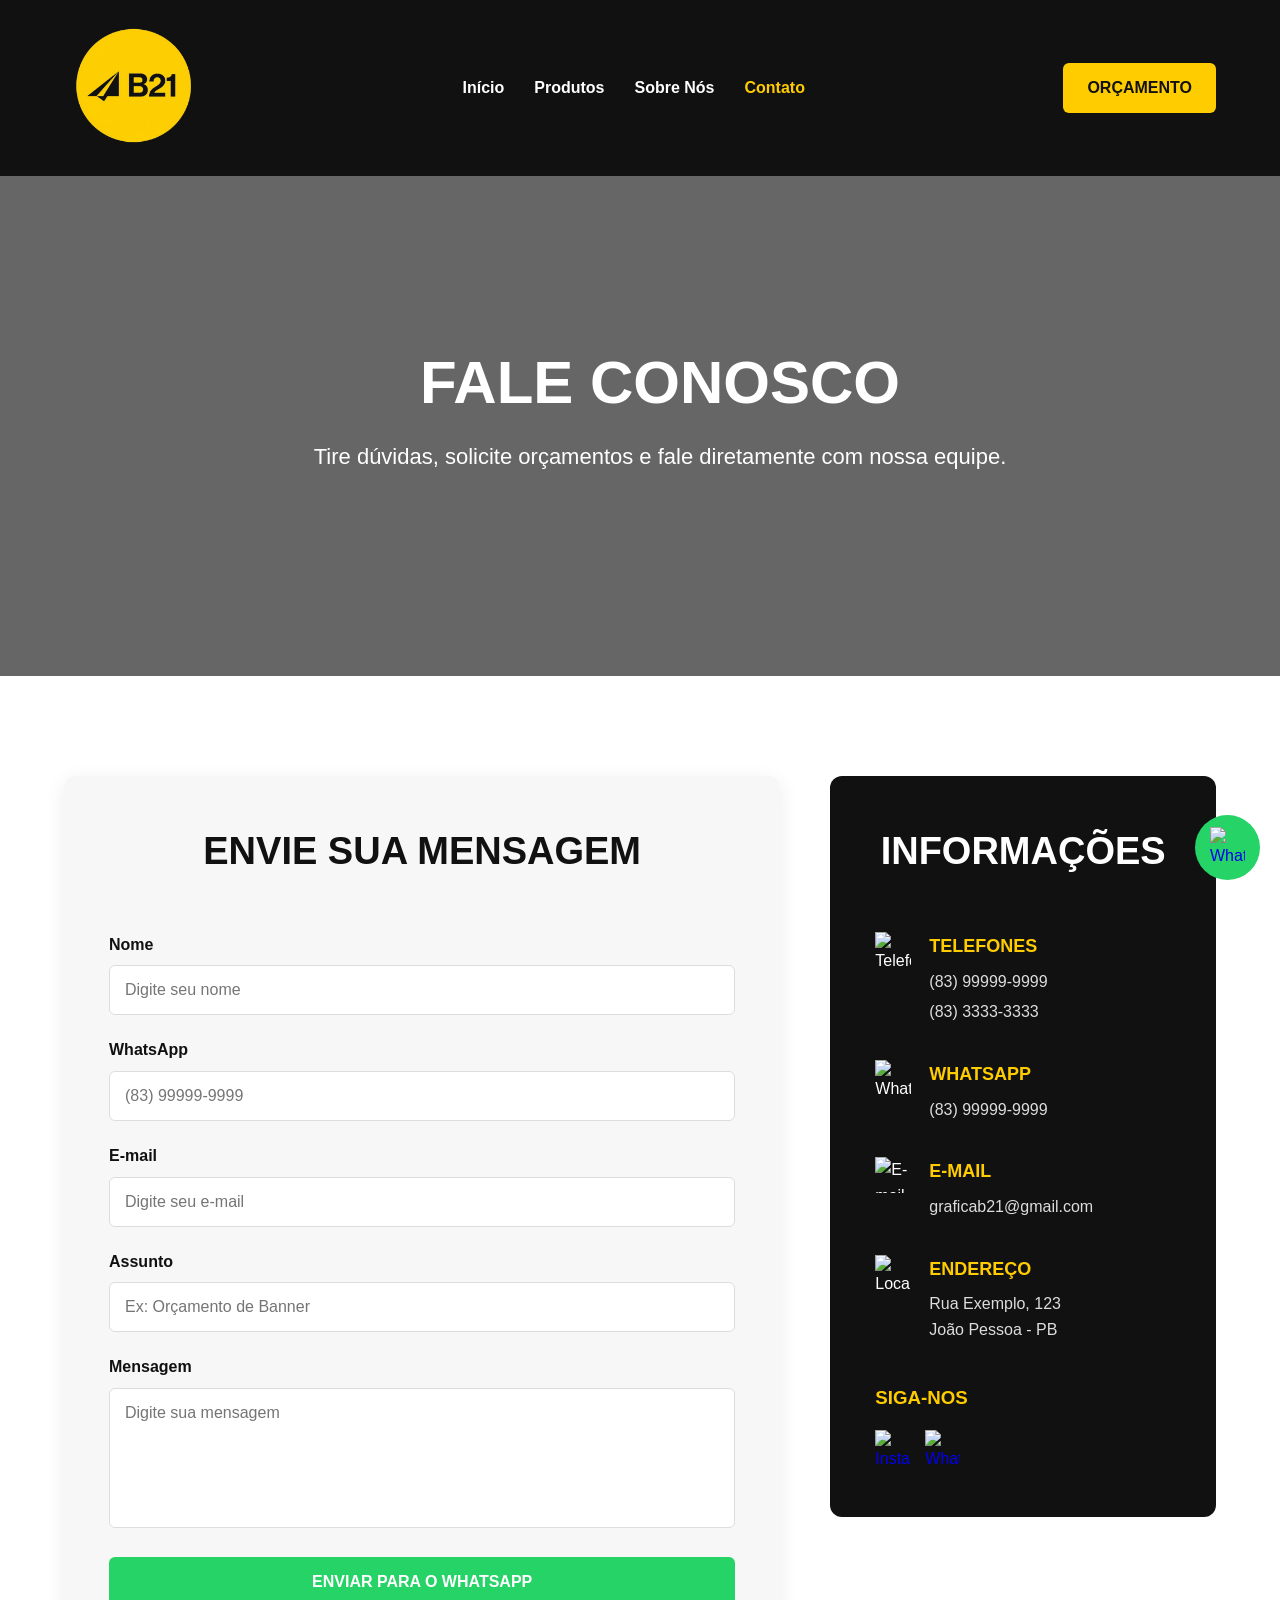
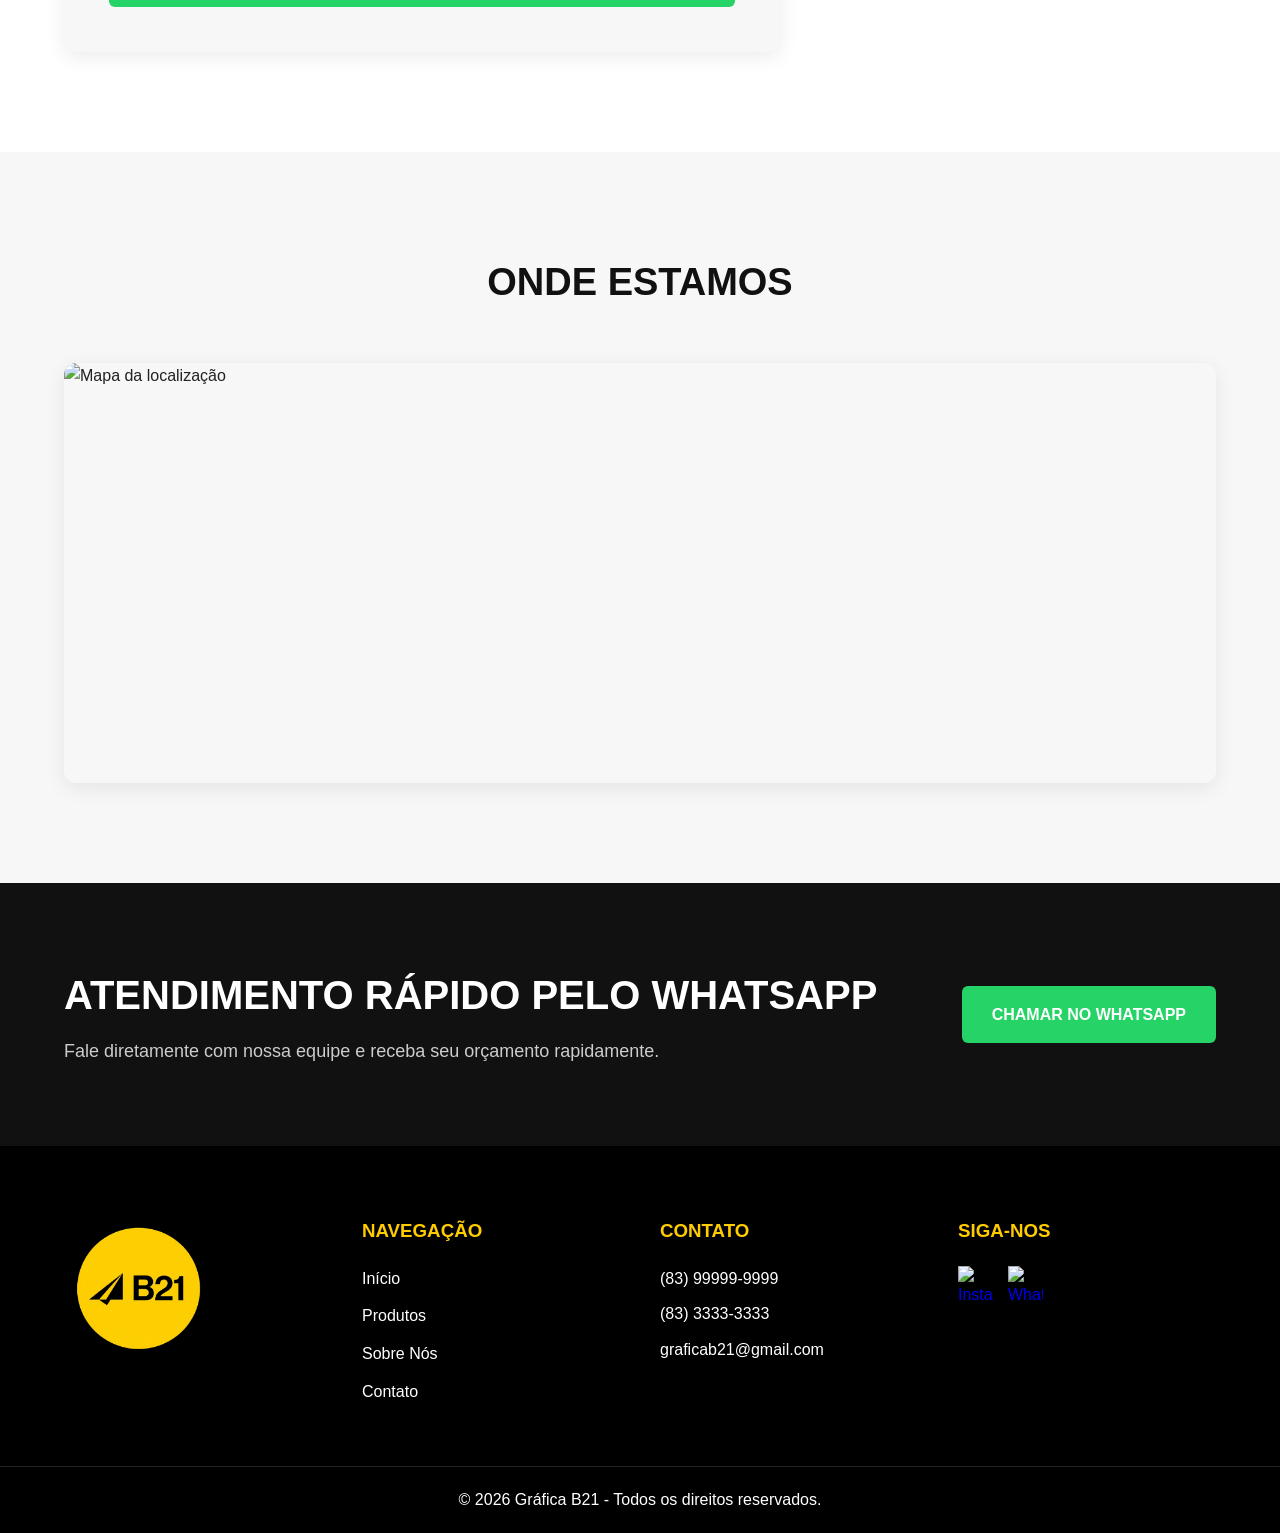
==== contato.html @ 282c2e81 "envio do projeto" ====
<!DOCTYPE html>
<html lang="pt-BR">

<head>

    <!-- META TAGS -->
    <meta charset="UTF-8">
    <meta name="viewport" content="width=device-width, initial-scale=1.0">

    <!-- TÍTULO -->
    <title>Contato | Gráfica B21</title>

    <!-- CSS GLOBAL -->
    <link rel="stylesheet" href="css/style.css">

    <!-- CSS CONTATO -->
    <link rel="stylesheet" href="css/contato.css">

</head>

<body>

    <!-- ========================= -->
    <!-- HEADER -->
    <!-- ========================= -->
    <header class="header">

        <div class="container header-container">

            <!-- LOGO -->
            <a href="index.html" class="logo">

                <img src="assets/img/logo/logo-b21.png"
                    alt="Logo Gráfica B21">

            </a>

            <!-- MENU -->
            <nav class="navbar">

                <ul class="nav-list">

                    <li><a href="index.html">Início</a></li>

                    <li><a href="produtos.html">Produtos</a></li>

                    <li><a href="index.html#sobre">Sobre Nós</a></li>

                    <li><a href="contato.html" class="active">Contato</a></li>

                </ul>

            </nav>

            <!-- BOTÃO -->
            <a href="https://wa.me/5583999999999"
                target="_blank"
                class="btn-orcamento">

                ORÇAMENTO

            </a>

        </div>

    </header>

    <!-- ========================= -->
    <!-- HERO -->
    <!-- ========================= -->
    <section class="hero-contato">

        <div class="hero-overlay"></div>

        <div class="container hero-container">

            <div class="hero-content">

                <h1>FALE CONOSCO</h1>

                <p>
                    Tire dúvidas, solicite orçamentos
                    e fale diretamente com nossa equipe.
                </p>

            </div>

        </div>

    </section>

    <!-- ========================= -->
    <!-- CONTATO -->
    <!-- ========================= -->
    <section class="contato">

        <div class="container contato-container">

            <!-- FORMULÁRIO -->
            <div class="formulario-box">

                <div class="section-title">

                    <h2>ENVIE SUA MENSAGEM</h2>

                </div>

                <form id="formContato">

                    <!-- NOME -->
                    <div class="input-group">

                        <label for="nome">Nome</label>

                        <input type="text"
                            id="nome"
                            name="nome"
                            placeholder="Digite seu nome"
                            required>

                    </div>

                    <!-- TELEFONE -->
                    <div class="input-group">

                        <label for="telefone">WhatsApp</label>

                        <input type="tel"
                            id="telefone"
                            name="telefone"
                            placeholder="(83) 99999-9999"
                            required>

                    </div>

                    <!-- EMAIL -->
                    <div class="input-group">

                        <label for="email">E-mail</label>

                        <input type="email"
                            id="email"
                            name="email"
                            placeholder="Digite seu e-mail">

                    </div>

                    <!-- ASSUNTO -->
                    <div class="input-group">

                        <label for="assunto">Assunto</label>

                        <input type="text"
                            id="assunto"
                            name="assunto"
                            placeholder="Ex: Orçamento de Banner"
                            required>

                    </div>

                    <!-- MENSAGEM -->
                    <div class="input-group">

                        <label for="mensagem">Mensagem</label>

                        <textarea id="mensagem"
                            name="mensagem"
                            rows="6"
                            placeholder="Digite sua mensagem"
                            required></textarea>

                    </div>

                    <!-- BOTÃO -->
                    <button type="submit" class="btn-enviar">

                        ENVIAR PARA O WHATSAPP

                    </button>

                </form>

            </div>

            <!-- INFORMAÇÕES -->
            <div class="info-box">

                <div class="section-title">

                    <h2>INFORMAÇÕES</h2>

                </div>

                <!-- ITEM -->
                <div class="info-item">

                    <img src="assets/img/icones/telefone.svg"
                        alt="Telefone">

                    <div>

                        <h3>TELEFONES</h3>

                        <p>(83) 99999-9999</p>

                        <p>(83) 3333-3333</p>

                    </div>

                </div>

                <!-- ITEM -->
                <div class="info-item">

                    <img src="assets/img/icones/whatsapp.svg"
                        alt="WhatsApp">

                    <div>

                        <h3>WHATSAPP</h3>

                        <p>(83) 99999-9999</p>

                    </div>

                </div>

                <!-- ITEM -->
                <div class="info-item">

                    <img src="assets/img/icones/email.svg"
                        alt="E-mail">

                    <div>

                        <h3>E-MAIL</h3>

                        <p>graficab21@gmail.com</p>

                    </div>

                </div>

                <!-- ITEM -->
                <div class="info-item">

                    <img src="assets/img/icones/localizacao.svg"
                        alt="Localização">

                    <div>

                        <h3>ENDEREÇO</h3>

                        <p>
                            Rua Exemplo, 123 <br>
                            João Pessoa - PB
                        </p>

                    </div>

                </div>

                <!-- REDES -->
                <div class="redes-sociais">

                    <h3>SIGA-NOS</h3>

                    <div class="social-icons">

                        <a href="#">

                            <img src="assets/img/icones/instagram.svg"
                                alt="Instagram">

                        </a>

                        <a href="#">

                            <img src="assets/img/icones/whatsapp.svg"
                                alt="WhatsApp">

                        </a>

                    </div>

                </div>

            </div>

        </div>

    </section>

    <!-- ========================= -->
    <!-- MAPA -->
    <!-- ========================= -->
    <section class="mapa">

        <div class="container">

            <div class="section-title">

                <h2>ONDE ESTAMOS</h2>

            </div>

            <div class="mapa-box">

                <img src="assets/img/mapa/mapa-localizacao.jpg"
                    alt="Mapa da localização">

            </div>

        </div>

    </section>

    <!-- ========================= -->
    <!-- CTA -->
    <!-- ========================= -->
    <section class="cta">

        <div class="container cta-container">

            <div class="cta-text">

                <h2>ATENDIMENTO RÁPIDO PELO WHATSAPP</h2>

                <p>
                    Fale diretamente com nossa equipe
                    e receba seu orçamento rapidamente.
                </p>

            </div>

            <a href="https://wa.me/5583999999999"
                target="_blank"
                class="btn-whatsapp">

                CHAMAR NO WHATSAPP

            </a>

        </div>

    </section>

    <!-- ========================= -->
    <!-- FOOTER -->
    <!-- ========================= -->
    <footer class="footer">

        <div class="container footer-container">

            <!-- LOGO -->
            <div class="footer-logo">

                <img src="assets/img/logo/logo-b21.png"
                    alt="Logo B21">

            </div>

            <!-- LINKS -->
            <div class="footer-links">

                <h3>NAVEGAÇÃO</h3>

                <ul>

                    <li><a href="index.html">Início</a></li>

                    <li><a href="produtos.html">Produtos</a></li>

                    <li><a href="index.html#sobre">Sobre Nós</a></li>

                    <li><a href="contato.html">Contato</a></li>

                </ul>

            </div>

            <!-- CONTATO -->
            <div class="footer-contato">

                <h3>CONTATO</h3>

                <p>(83) 99999-9999</p>

                <p>(83) 3333-3333</p>

                <p>graficab21@gmail.com</p>

            </div>

            <!-- REDES -->
            <div class="footer-redes">

                <h3>SIGA-NOS</h3>

                <div class="social-icons">

                    <a href="#">

                        <img src="assets/img/icones/instagram.svg"
                            alt="Instagram">

                    </a>

                    <a href="#">

                        <img src="assets/img/icones/whatsapp.svg"
                            alt="WhatsApp">

                    </a>

                </div>

            </div>

        </div>

        <!-- COPYRIGHT -->
        <div class="footer-copy">

            <p>
                © 2026 Gráfica B21 - Todos os direitos reservados.
            </p>

        </div>

    </footer>

    <!-- BOTÃO FLUTUANTE -->
    <a href="https://wa.me/5583999999999"
        class="whatsapp-float"
        target="_blank">

        <img src="assets/img/icones/whatsapp.svg"
            alt="WhatsApp">

    </a>

    <!-- JS -->
    <script src="js/main.js"></script>

    <script src="js/whatsapp.js"></script>

</body>

</html>
---- css/style.css ----
/* ========================= */
/* RESET */
/* ========================= */

* {
    margin: 0;
    padding: 0;
    box-sizing: border-box;
}

/* ========================= */
/* BODY */
/* ========================= */

body {
    font-family: Arial, Helvetica, sans-serif;
    background-color: #ffffff;
    color: #222222;
    line-height: 1.6;
}

/* ========================= */
/* CONTAINER */
/* ========================= */

.container {
    width: 90%;
    max-width: 1200px;
    margin: 0 auto;
}

/* ========================= */
/* LINKS */
/* ========================= */

a {
    text-decoration: none;
    transition: 0.3s;
}

/* ========================= */
/* IMAGENS */
/* ========================= */

img {
    max-width: 100%;
    display: block;
}

/* ========================= */
/* LISTAS */
/* ========================= */

ul {
    list-style: none;
}

/* ========================= */
/* HEADER */
/* ========================= */

.header {
    width: 100%;
    background-color: #111111;
    position: sticky;
    top: 0;
    z-index: 999;
}

/* ========================= */
/* HEADER CONTAINER */
/* ========================= */

.header-container {
    display: flex;
    align-items: center;
    justify-content: space-between;
    padding: 18px 0;
}

/* ========================= */
/* LOGO */
/* ========================= */

.logo img {
    width: 140px;
}

/* ========================= */
/* NAVBAR */
/* ========================= */

.navbar .nav-list {
    display: flex;
    align-items: center;
    gap: 30px;
}

/* ========================= */
/* LINKS MENU */
/* ========================= */

.navbar .nav-list li a {
    color: #ffffff;
    font-size: 16px;
    font-weight: bold;
    transition: 0.3s;
}

/* ========================= */
/* HOVER MENU */
/* ========================= */

.navbar .nav-list li a:hover {
    color: #ffcc00;
}

/* ========================= */
/* LINK ATIVO */
/* ========================= */

.navbar .nav-list li a.active {
    color: #ffcc00;
}

/* ========================= */
/* BOTÃO ORÇAMENTO */
/* ========================= */

.btn-orcamento {
    background-color: #ffcc00;
    color: #111111;
    padding: 12px 24px;
    border-radius: 6px;
    font-weight: bold;
    transition: 0.3s;
}

/* ========================= */
/* HOVER BOTÃO */
/* ========================= */

.btn-orcamento:hover {
    background-color: #ffffff;
}

/* ========================= */
/* HERO */
/* ========================= */

.hero,
.hero-produtos,
.hero-contato {
    position: relative;
    width: 100%;
    min-height: 500px;
    display: flex;
    align-items: center;
    background-size: cover;
    background-position: center;
}

/* ========================= */
/* BANNER HOME */
/* ========================= */

.hero {
    background-image: linear-gradient(
        to right,
        rgba(0, 0, 0, 0.85) 35%,
        rgba(0, 0, 0, 0.3) 60%,
        rgba(0, 0, 0, 0.1) 100%
    ),
    url("../assets/img/banners/banner-home.jpg");

    background-size: cover;
    background-position: right center;
    background-repeat: no-repeat;
}

/* ========================= */
/* BANNER PRODUTOS */
/* ========================= */

.hero-produtos {
    background-image: url("../assets/img/banners/banner-produtos.jpg");
}

/* ========================= */
/* BANNER CONTATO */
/* ========================= */

.hero-contato {
    background-image: url("../assets/img/banners/banner-contato.jpg");
}

/* ========================= */
/* OVERLAY */
/* ========================= */

.hero-overlay {
    position: absolute;
    width: 100%;
    height: 100%;
    background-color: rgba(0, 0, 0, 0.6);
}

/* ========================= */
/* HERO CONTAINER */
/* ========================= */

.hero-container {
    position: relative;
    z-index: 2;
}

/* ========================= */
/* HERO CONTENT */
/* ========================= */

.hero-content {
    max-width: 600px;
    color: #ffffff;
    margin-left: -150px;
    padding-left: 40px;
}

/* ========================= */
/* HERO TITLE */
/* ========================= */

.hero-content h1 {
    font-size: 60px;
    margin-bottom: 20px;
    line-height: 1.2;
}

/* ========================= */
/* HERO SPAN */
/* ========================= */

.hero-content h1 span {
    color: #ffcc00;
}

/* ========================= */
/* HERO PARAGRAPH */
/* ========================= */

.hero-content p {
    font-size: 20px;
    margin-bottom: 30px;
}

/* ========================= */
/* HERO BUTTONS */
/* ========================= */

.hero-buttons {
    display: flex;
    gap: 20px;
    flex-wrap: wrap;
}

/* ========================= */
/* BOTÃO PRIMARY */
/* ========================= */

.btn-primary {
    background-color: #ffcc00;
    color: #111111;
    padding: 14px 28px;
    border-radius: 6px;
    font-weight: bold;
    transition: 0.3s;
}

/* ========================= */
/* HOVER PRIMARY */
/* ========================= */

.btn-primary:hover {
    background-color: #ffffff;
}

/* ========================= */
/* BOTÃO SECONDARY */
/* ========================= */

.btn-secondary {
    border: 2px solid #ffffff;
    color: #ffffff;
    padding: 14px 28px;
    border-radius: 6px;
    font-weight: bold;
    transition: 0.3s;
}

/* ========================= */
/* HOVER SECONDARY */
/* ========================= */

.btn-secondary:hover {
    background-color: #ffffff;
    color: #111111;
}

/* ========================= */
/* SECTION TITLE */
/* ========================= */

.section-title {
    text-align: center;
    margin-bottom: 50px;
}

/* ========================= */
/* SECTION TITLE H2 */
/* ========================= */

.section-title h2 {
    font-size: 38px;
    color: #111111;
}

/* ========================= */
/* CTA */
/* ========================= */

.cta {
    background-color: #111111;
    padding: 80px 0;
}

/* ========================= */
/* CTA CONTAINER */
/* ========================= */

.cta-container {
    display: flex;
    align-items: center;
    justify-content: space-between;
    gap: 40px;
    flex-wrap: wrap;
}

/* ========================= */
/* CTA TEXT */
/* ========================= */

.cta-text h2 {
    color: #ffffff;
    font-size: 40px;
    margin-bottom: 10px;
}

/* ========================= */
/* CTA PARAGRAPH */
/* ========================= */

.cta-text p {
    color: #cccccc;
    font-size: 18px;
}

/* ========================= */
/* BOTÃO WHATSAPP */
/* ========================= */

.btn-whatsapp {
    background-color: #25d366;
    color: #ffffff;
    padding: 16px 30px;
    border-radius: 6px;
    font-weight: bold;
    transition: 0.3s;
}

/* ========================= */
/* HOVER WHATSAPP */
/* ========================= */

.btn-whatsapp:hover {
    transform: scale(1.05);
}

/* ========================= */
/* FOOTER */
/* ========================= */

.footer {
    background-color: #000000;
    color: #ffffff;
    padding-top: 70px;
}

/* ========================= */
/* FOOTER CONTAINER */
/* ========================= */

.footer-container {
    display: grid;
    grid-template-columns: repeat(auto-fit, minmax(220px, 1fr));
    gap: 40px;
}

/* ========================= */
/* FOOTER LOGO */
/* ========================= */

.footer-logo img {
    width: 150px;
}

/* ========================= */
/* FOOTER TITLES */
/* ========================= */

.footer h3 {
    margin-bottom: 20px;
    color: #ffcc00;
}

/* ========================= */
/* FOOTER LINKS */
/* ========================= */

.footer-links ul li {
    margin-bottom: 12px;
}

/* ========================= */
/* FOOTER LINKS A */
/* ========================= */

.footer-links ul li a {
    color: #ffffff;
}

/* ========================= */
/* HOVER LINKS */
/* ========================= */

.footer-links ul li a:hover {
    color: #ffcc00;
}

/* ========================= */
/* FOOTER CONTATO */
/* ========================= */

.footer-contato p {
    margin-bottom: 10px;
}

/* ========================= */
/* SOCIAL ICONS */
/* ========================= */

.social-icons {
    display: flex;
    gap: 15px;
}

/* ========================= */
/* SOCIAL ICONS IMG */
/* ========================= */

.social-icons img {
    width: 35px;
}

/* ========================= */
/* FOOTER COPY */
/* ========================= */

.footer-copy {
    text-align: center;
    border-top: 1px solid #222222;
    margin-top: 50px;
    padding: 20px 0;
}

/* ========================= */
/* WHATSAPP FLOAT */
/* ========================= */

.whatsapp-float {
    position: fixed;
    right: 20px;
    bottom: 20px;
    width: 65px;
    height: 65px;
    background-color: #25d366;
    border-radius: 50%;
    display: flex;
    align-items: center;
    justify-content: center;
    z-index: 999;
}

/* ========================= */
/* WHATSAPP FLOAT IMG */
/* ========================= */

.whatsapp-float img {
    width: 35px;
}

/* ========================= */
/* RESPONSIVO */
/* ========================= */

@media (max-width: 992px) {

    .header-container {
        flex-direction: column;
        gap: 20px;
    }

    .navbar .nav-list {
        gap: 20px;
        flex-wrap: wrap;
        justify-content: center;
    }

    .hero-content h1 {
        font-size: 42px;
    }

    .hero-content p {
        font-size: 18px;
    }

    .cta-container {
        text-align: center;
        justify-content: center;
    }

}

/* ========================= */
/* MOBILE */
/* ========================= */

@media (max-width: 768px) {

    .hero,
    .hero-produtos,
    .hero-contato {
        min-height: 420px;
    }

    .hero-content h1 {
        font-size: 34px;
    }

    .section-title h2 {
        font-size: 30px;
    }

    .btn-primary,
    .btn-secondary,
    .btn-whatsapp,
    .btn-orcamento {
        width: 100%;
        text-align: center;
    }

    .hero-buttons {
        flex-direction: column;
    }

}
---- css/contato.css ----
/* ========================= */
/* CONTATO */
/* ========================= */

.contato {
    padding: 100px 0;
    background-color: #ffffff;
}

/* ========================= */
/* CONTATO CONTAINER */
/* ========================= */

.contato-container {
    display: grid;
    grid-template-columns: 1.3fr 0.7fr;
    gap: 50px;
    align-items: flex-start;
}

/* ========================= */
/* FORMULÁRIO BOX */
/* ========================= */

.formulario-box {
    background-color: #f7f7f7;
    padding: 45px;
    border-radius: 12px;
    box-shadow: 0 5px 20px rgba(0, 0, 0, 0.08);
}

/* ========================= */
/* INPUT GROUP */
/* ========================= */

.input-group {
    margin-bottom: 22px;
}

/* ========================= */
/* LABEL */
/* ========================= */

.input-group label {
    display: block;
    font-weight: bold;
    color: #111111;
    margin-bottom: 8px;
}

/* ========================= */
/* INPUT E TEXTAREA */
/* ========================= */

.input-group input,
.input-group textarea {
    width: 100%;
    padding: 15px;
    border: 1px solid #dddddd;
    border-radius: 6px;
    font-size: 16px;
    font-family: Arial, Helvetica, sans-serif;
    outline: none;
}

/* ========================= */
/* FOCO */
/* ========================= */

.input-group input:focus,
.input-group textarea:focus {
    border-color: #ffcc00;
}

/* ========================= */
/* TEXTAREA */
/* ========================= */

.input-group textarea {
    resize: none;
}

/* ========================= */
/* BOTÃO ENVIAR */
/* ========================= */

.btn-enviar {
    width: 100%;
    background-color: #25d366;
    color: #ffffff;
    border: none;
    padding: 16px;
    border-radius: 6px;
    font-size: 16px;
    font-weight: bold;
    cursor: pointer;
    transition: 0.3s;
}

/* ========================= */
/* HOVER BOTÃO ENVIAR */
/* ========================= */

.btn-enviar:hover {
    background-color: #1ea952;
}

/* ========================= */
/* INFO BOX */
/* ========================= */

.info-box {
    background-color: #111111;
    padding: 45px;
    border-radius: 12px;
    color: #ffffff;
}

/* ========================= */
/* INFO TITLE */
/* ========================= */

.info-box .section-title h2 {
    color: #ffffff;
}

/* ========================= */
/* INFO ITEM */
/* ========================= */

.info-item {
    display: flex;
    gap: 18px;
    margin-bottom: 30px;
}

/* ========================= */
/* INFO IMG */
/* ========================= */

.info-item img {
    width: 36px;
    height: 36px;
}

/* ========================= */
/* INFO H3 */
/* ========================= */

.info-item h3 {
    color: #ffcc00;
    font-size: 18px;
    margin-bottom: 8px;
}

/* ========================= */
/* INFO P */
/* ========================= */

.info-item p {
    color: #dddddd;
    font-size: 16px;
    margin-bottom: 5px;
}

/* ========================= */
/* REDES SOCIAIS */
/* ========================= */

.redes-sociais {
    margin-top: 35px;
}

/* ========================= */
/* REDES TITLE */
/* ========================= */

.redes-sociais h3 {
    color: #ffcc00;
    margin-bottom: 18px;
}

/* ========================= */
/* MAPA */
/* ========================= */

.mapa {
    padding: 100px 0;
    background-color: #f7f7f7;
}

/* ========================= */
/* MAPA BOX */
/* ========================= */

.mapa-box {
    border-radius: 12px;
    overflow: hidden;
    box-shadow: 0 5px 20px rgba(0, 0, 0, 0.08);
}

/* ========================= */
/* MAPA IMG */
/* ========================= */

.mapa-box img {
    width: 100%;
    height: 420px;
    object-fit: cover;
}

/* ========================= */
/* HERO CONTATO */
/* ========================= */

.hero-contato .hero-content {
    text-align: center;
    max-width: 800px;
    margin: 0 auto;
}

/* ========================= */
/* HERO TITLE */
/* ========================= */

.hero-contato .hero-content h1 {
    font-size: 60px;
    margin-bottom: 20px;
}

/* ========================= */
/* HERO PARAGRAPH */
/* ========================= */

.hero-contato .hero-content p {
    font-size: 22px;
    color: #ffffff;
}

/* ========================= */
/* RESPONSIVO */
/* ========================= */

@media (max-width: 992px) {

    .contato-container {
        grid-template-columns: 1fr;
    }

    .hero-contato .hero-content h1 {
        font-size: 48px;
    }

    .hero-contato .hero-content p {
        font-size: 20px;
    }

}

/* ========================= */
/* MOBILE */
/* ========================= */

@media (max-width: 768px) {

    .contato,
    .mapa {
        padding: 70px 0;
    }

    .formulario-box,
    .info-box {
        padding: 30px 22px;
    }

    .hero-contato .hero-content h1 {
        font-size: 38px;
    }

    .hero-contato .hero-content p {
        font-size: 18px;
    }

    .info-item {
        flex-direction: column;
        text-align: center;
        align-items: center;
    }

    .mapa-box img {
        height: 300px;
    }

}
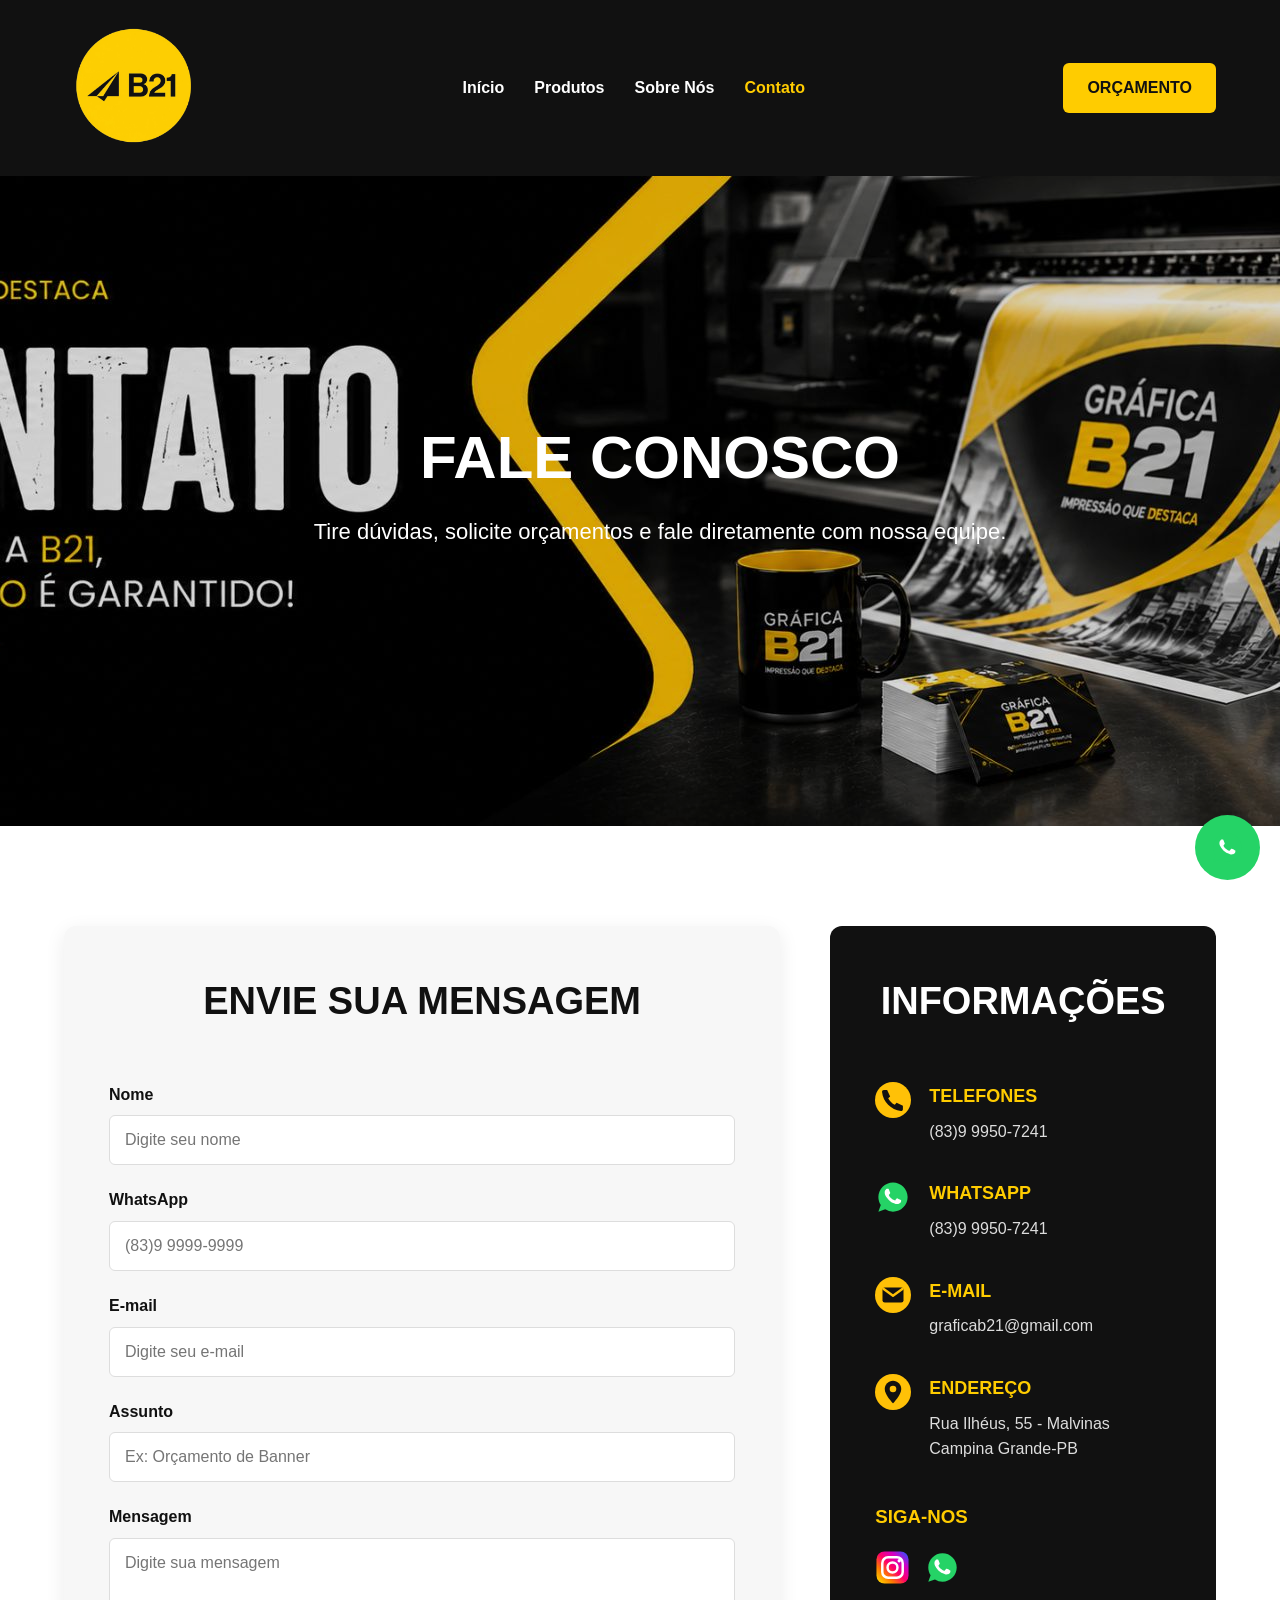
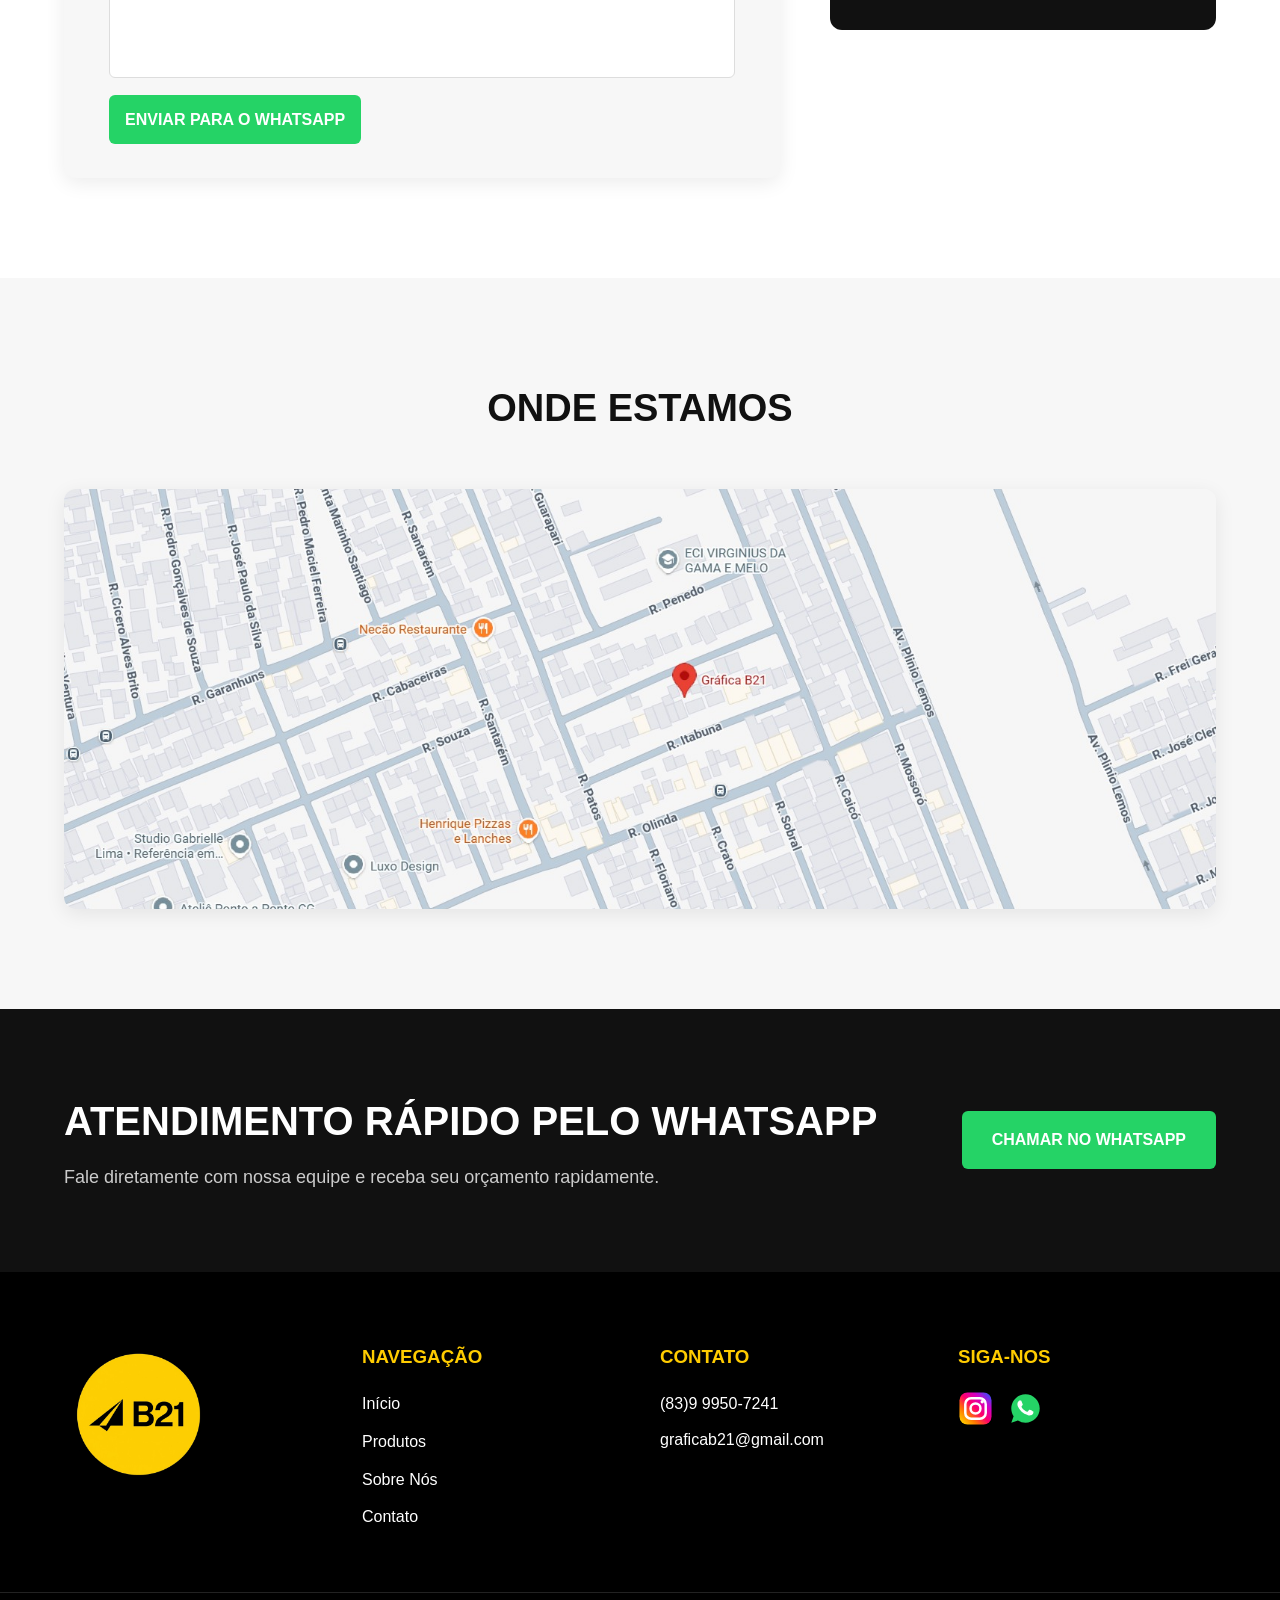
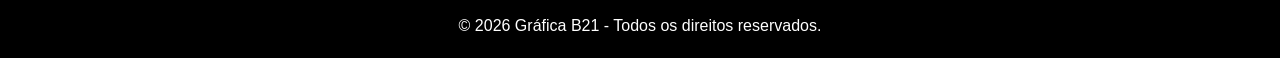
==== commit d319a119: "Atualização" ====
--- a/contato.html
+++ b/contato.html
@@ -53,7 +53,7 @@
             </nav>
 
             <!-- BOTÃO -->
-            <a href="https://wa.me/5583999999999"
+            <a href="https://wa.me/5583999507241"
                 target="_blank"
                 class="btn-orcamento">
 
@@ -128,7 +128,7 @@
                         <input type="tel"
                             id="telefone"
                             name="telefone"
-                            placeholder="(83) 99999-9999"
+                            placeholder="(83)9 9999-9999"
                             required>
 
                     </div>
@@ -172,11 +172,13 @@
                     </div>
 
                     <!-- BOTÃO -->
-                    <button type="submit" class="btn-enviar">
+                    <a href="https://wa.me/5583999507241"
+                            target="_blank"
+                            class="btn-enviar">
 
                         ENVIAR PARA O WHATSAPP
 
-                    </button>
+                    </a>
 
                 </form>
 
@@ -201,9 +203,7 @@
 
                         <h3>TELEFONES</h3>
 
-                        <p>(83) 99999-9999</p>
-
-                        <p>(83) 3333-3333</p>
+                        <p>(83)9 9950-7241</p>
 
                     </div>
 
@@ -219,7 +219,7 @@
 
                         <h3>WHATSAPP</h3>
 
-                        <p>(83) 99999-9999</p>
+                        <p>(83)9 9950-7241</p>
 
                     </div>
 
@@ -252,8 +252,8 @@
                         <h3>ENDEREÇO</h3>
 
                         <p>
-                            Rua Exemplo, 123 <br>
-                            João Pessoa - PB
+                            Rua Ilhéus, 55 - Malvinas <br>
+                            Campina Grande-PB
                         </p>
 
                     </div>
@@ -267,14 +267,14 @@
 
                     <div class="social-icons">
 
-                        <a href="#">
+                        <a href="https://www.instagram.com/graficab21?igsh=OGF3dXhjdXE2N28=">
 
                             <img src="assets/img/icones/instagram.svg"
                                 alt="Instagram">
 
                         </a>
 
-                        <a href="#">
+                        <a href="https://wa.me/5583999507241">
 
                             <img src="assets/img/icones/whatsapp.svg"
                                 alt="WhatsApp">
@@ -333,7 +333,7 @@
 
             </div>
 
-            <a href="https://wa.me/5583999999999"
+            <a href="https://wa.me/5583999507241"
                 target="_blank"
                 class="btn-whatsapp">
 
@@ -384,9 +384,7 @@
 
                 <h3>CONTATO</h3>
 
-                <p>(83) 99999-9999</p>
-
-                <p>(83) 3333-3333</p>
+                <p>(83)9 9950-7241</p>
 
                 <p>graficab21@gmail.com</p>
 
@@ -399,14 +397,14 @@
 
                 <div class="social-icons">
 
-                    <a href="#">
+                    <a href="https://www.instagram.com/graficab21?igsh=OGF3dXhjdXE2N28=">
 
                         <img src="assets/img/icones/instagram.svg"
                             alt="Instagram">
 
                     </a>
 
-                    <a href="#">
+                    <a href="https://wa.me/5583999507241">
 
                         <img src="assets/img/icones/whatsapp.svg"
                             alt="WhatsApp">
@@ -431,7 +429,7 @@
     </footer>
 
     <!-- BOTÃO FLUTUANTE -->
-    <a href="https://wa.me/5583999999999"
+    <a href="https://wa.me/5583999507241"
         class="whatsapp-float"
         target="_blank">
 
--- a/css/style.css
+++ b/css/style.css
@@ -153,11 +153,13 @@
 .hero-contato {
     position: relative;
     width: 100%;
-    min-height: 500px;
+    min-height: 650px;
     display: flex;
     align-items: center;
+    background-size: contain;
     background-size: cover;
     background-position: center;
+    background-repeat: no-repeat;
 }
 
 /* ========================= */
@@ -165,25 +167,20 @@
 /* ========================= */
 
 .hero {
-    background-image: linear-gradient(
-        to right,
-        rgba(0, 0, 0, 0.85) 35%,
-        rgba(0, 0, 0, 0.3) 60%,
-        rgba(0, 0, 0, 0.1) 100%
-    ),
-    url("../assets/img/banners/banner-home.jpg");
-
-    background-size: cover;
-    background-position: right center;
+    background-image: url("../assets/img/banners/banner-home.jpg");;
+}
+
+/* ========================= */
+/* BANNER PRODUTOS */
+/* ========================= */
+
+.hero-produtos {
+    height: 680px;
+    background-image: url("../assets/img/banners/banner-produtos.jpg");
+    background-size: 100% auto;
+    background-position: center top;
     background-repeat: no-repeat;
-}
-
-/* ========================= */
-/* BANNER PRODUTOS */
-/* ========================= */
-
-.hero-produtos {
-    background-image: url("../assets/img/banners/banner-produtos.jpg");
+    background-color: #000;
 }
 
 /* ========================= */
@@ -202,7 +199,7 @@
     position: absolute;
     width: 100%;
     height: 100%;
-    background-color: rgba(0, 0, 0, 0.6);
+    background-color: rgba(0, 0, 0, 0.15);
 }
 
 /* ========================= */
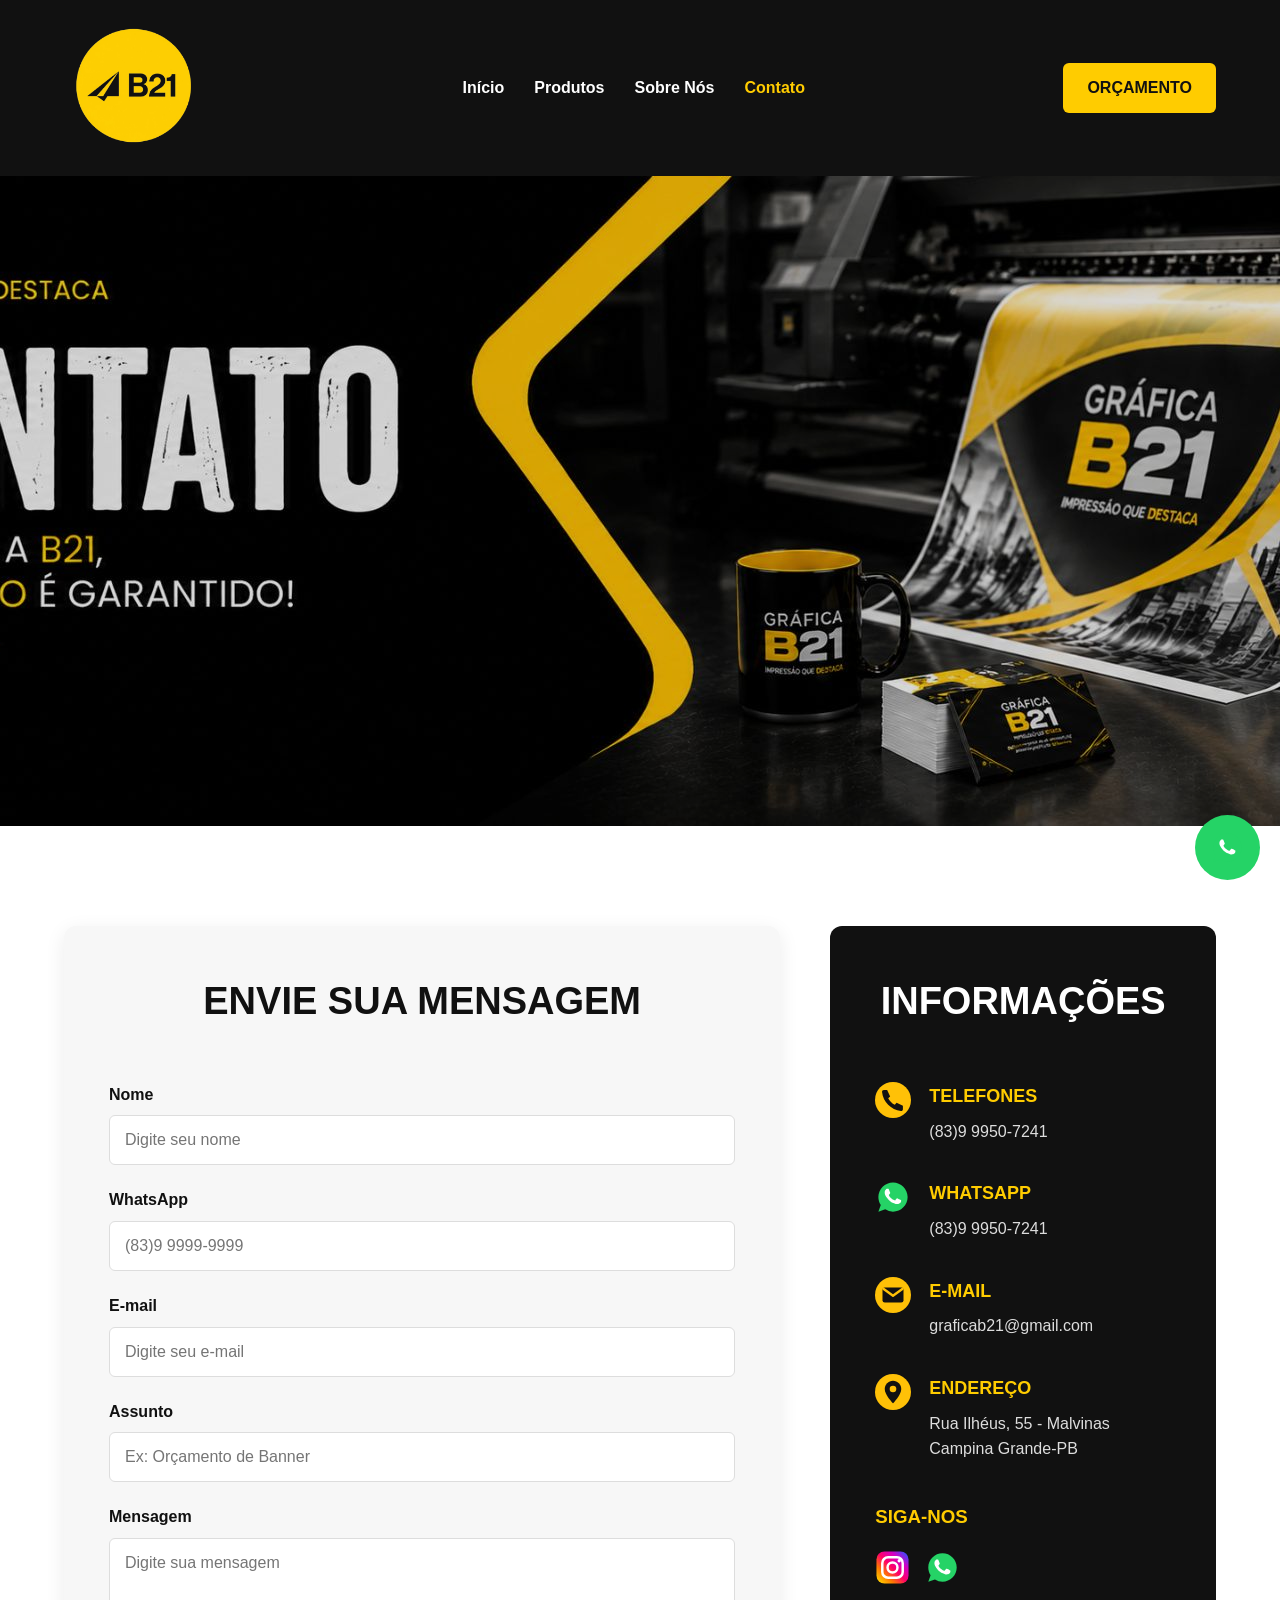
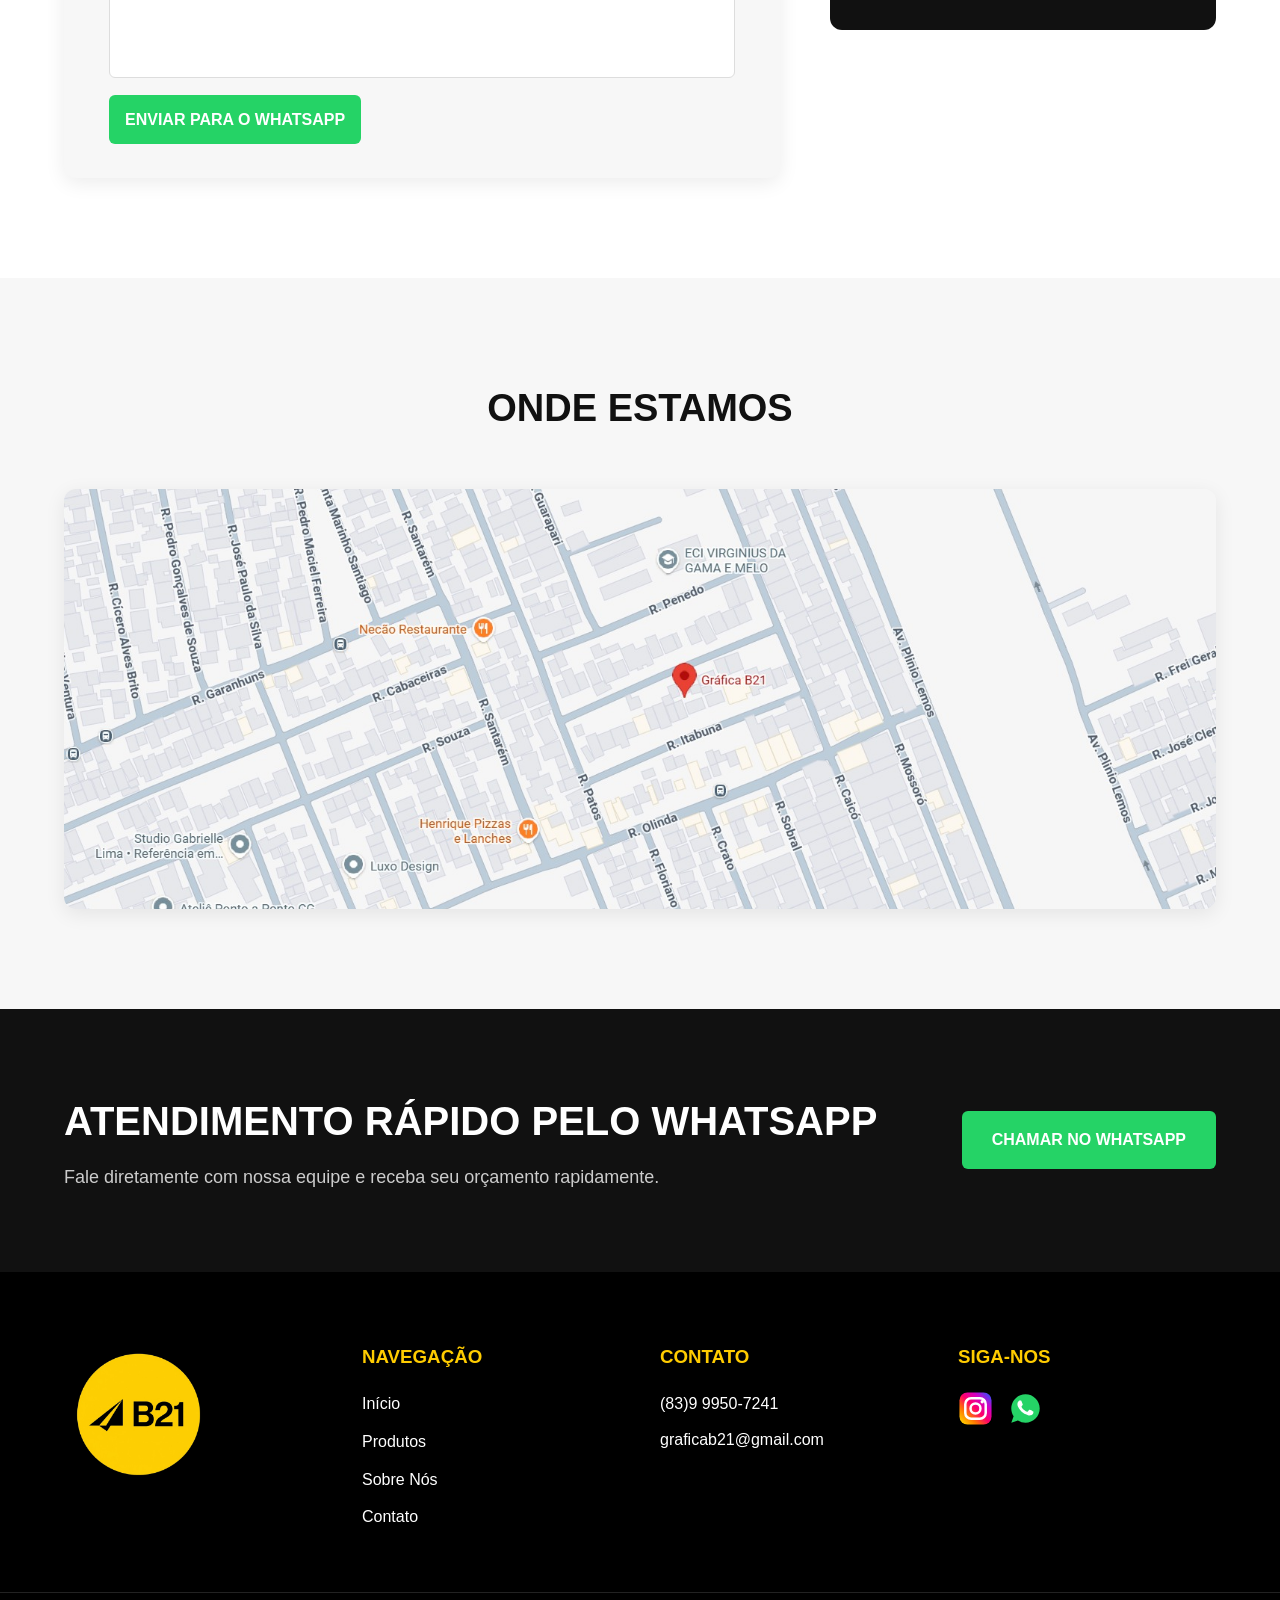
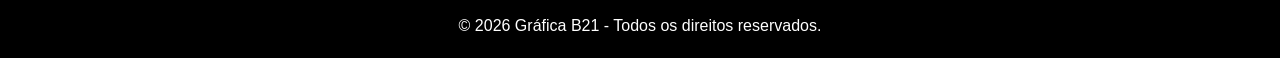
==== commit 0a80be9d: "Atualização" ====
--- a/contato.html
+++ b/contato.html
@@ -76,13 +76,7 @@
 
             <div class="hero-content">
 
-                <h1>FALE CONOSCO</h1>
-
-                <p>
-                    Tire dúvidas, solicite orçamentos
-                    e fale diretamente com nossa equipe.
-                </p>
-
+              
             </div>
 
         </div>
